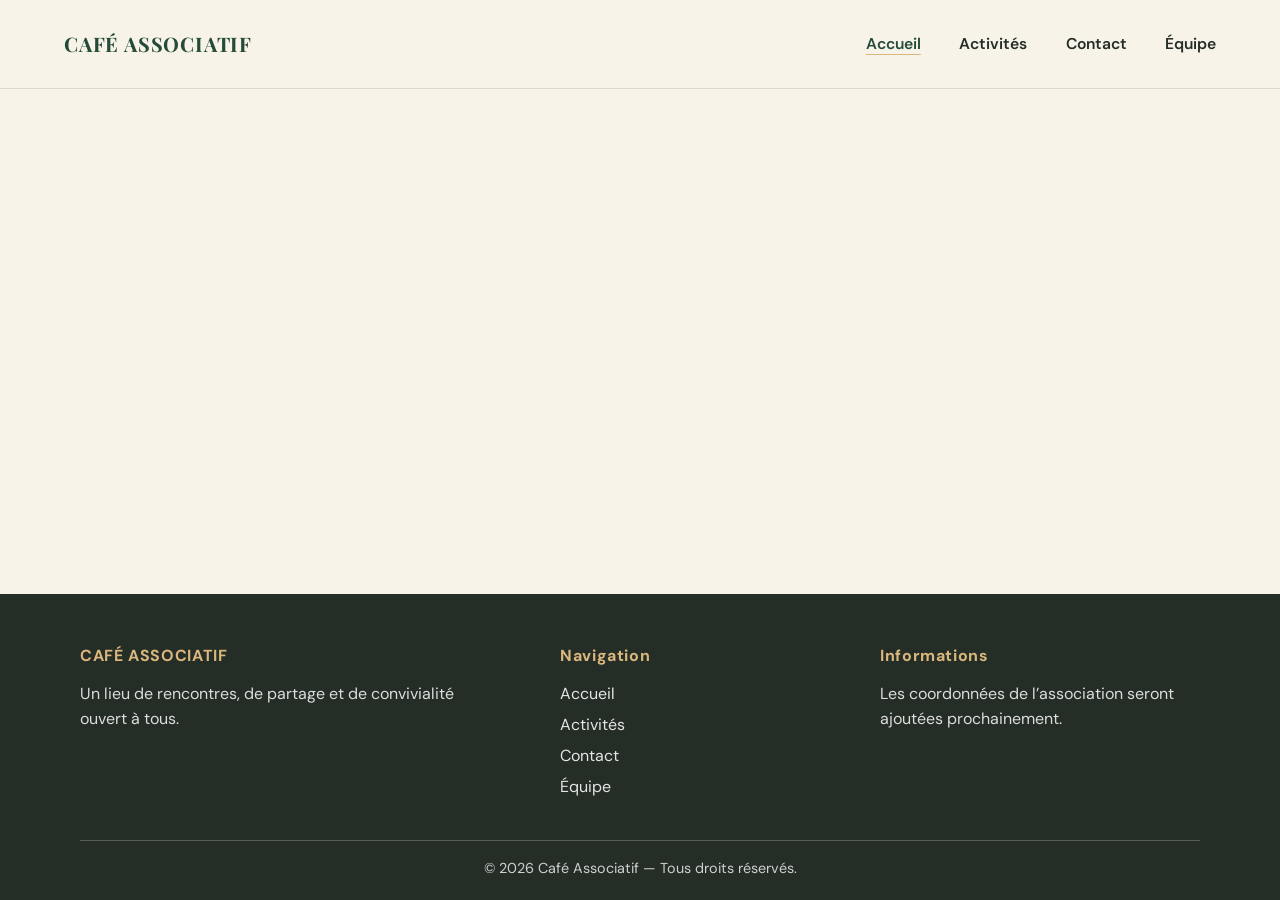
==== index.html @ d95453bf "feat: ajout navbar footer et styles generaux" ====
<!DOCTYPE html>
<html lang="fr">
<head>
  <meta charset="UTF-8">
  <meta name="viewport" content="width=device-width, initial-scale=1">
  <meta name="theme-color" content="#F7F3E9">
  <meta name="description" content="Café Associatif : un lieu de rencontres, de partage et de convivialité ouvert à tous.">
  <title>Accueil | Café Associatif</title>
  <link rel="preconnect" href="https://fonts.googleapis.com">
  <link rel="preconnect" href="https://fonts.gstatic.com" crossorigin>
  <link href="https://fonts.googleapis.com/css2?family=DM+Sans:wght@400;500;600;700&family=Playfair+Display:wght@500;600;700&display=swap" rel="stylesheet">
  <link rel="stylesheet" href="styles/styles.css">
</head>
<body>
  <a class="site-skip-link" href="#main-content">Aller au contenu principal</a>
  <header class="site-header">
    <div class="site-header__inner">
      <a class="site-brand" href="index.html" aria-label="Café Associatif, accueil">CAFÉ ASSOCIATIF</a>
      <nav class="site-nav" aria-label="Navigation principale">
        <ul class="site-nav__list">
          <li><a class="site-nav__link" href="index.html" aria-current="page">Accueil</a></li>
          <li><a class="site-nav__link" href="Pages/activite.html">Activités</a></li>
          <li><a class="site-nav__link" href="Pages/contact.html">Contact</a></li>
          <li><a class="site-nav__link" href="Pages/equipe.html">Équipe</a></li>
        </ul>
      </nav>
    </div>
  </header>
  <main id="main-content" class="site-main">
    <!-- Contenu spécifique à cette page :
         sera développé dans une prochaine étape. -->
  </main>
  <footer class="site-footer">
    <div class="site-footer__inner">
      <section class="site-footer__column" aria-labelledby="footer-identity">
        <h2 class="site-footer__heading" id="footer-identity">CAFÉ ASSOCIATIF</h2>
        <p>Un lieu de rencontres, de partage et de convivialité ouvert à tous.</p>
      </section>
      <nav class="site-footer__column" aria-label="Navigation de pied de page">
        <h2 class="site-footer__heading">Navigation</h2>
        <ul class="site-footer__links">
          <li><a href="index.html">Accueil</a></li>
          <li><a href="Pages/activite.html">Activités</a></li>
          <li><a href="Pages/contact.html">Contact</a></li>
          <li><a href="Pages/equipe.html">Équipe</a></li>
        </ul>
      </nav>
      <section class="site-footer__column" aria-labelledby="footer-info">
        <h2 class="site-footer__heading" id="footer-info">Informations</h2>
        <p>Les coordonnées de l’association seront ajoutées prochainement.</p>
      </section>
    </div>
    <div class="site-footer__bottom">
      <p>© 2026 Café Associatif — Tous droits réservés.</p>
    </div>
  </footer>
</body>
</html>
---- styles/styles.css ----
/* ==========================================
   01. STYLES GÉNÉRAUX DU SITE
   ========================================== */

/* Variables CSS, reset, typographies */
:root {
  --color-primary: #244A38;
  --color-secondary: #DAB77C;
  --color-background: #F7F3E9;
  --color-accent: #B86645;
  --color-text: #252D27;
  --color-white: #FFFFFF;

  --font-heading: 'Playfair Display', Georgia, serif;
  --font-body: 'DM Sans', Arial, sans-serif;

  --button-radius: 50px;
  --button-padding: 14px 24px;
  --button-transition: 0.2s ease;

  --content-width: 1120px;
  --page-gutter: clamp(20px, 5vw, 64px);
  --focus-ring: 3px solid var(--color-accent);
}

*,
*::before,
*::after {
  box-sizing: border-box;
}

html {
  scroll-behavior: smooth;
  scroll-padding-top: 1rem;
}

body {
  min-width: 320px;
  min-height: 100vh;
  margin: 0;
  display: flex;
  flex-direction: column;
  background: var(--color-background);
  color: var(--color-text);
  font-family: var(--font-body);
  font-size: 16px;
  line-height: 1.6;
  text-rendering: optimizeLegibility;
}

.site-main {
  width: min(100% - (2 * var(--page-gutter)), var(--content-width));
  min-height: 18rem;
  margin-inline: auto;
  flex: 1;
}

.site-main h1,
.site-main h2,
.site-main h3,
.site-footer__heading {
  color: var(--color-primary);
  font-family: var(--font-heading);
  font-weight: 600;
  line-height: 1.2;
}

.site-main h1 { font-size: clamp(2.25rem, 5vw, 3.75rem); }
.site-main h2 { font-size: clamp(1.75rem, 3vw, 2.5rem); }
.site-main h3 { font-size: clamp(1.35rem, 2.5vw, 1.75rem); }

.site-main p {
  max-width: 70ch;
  margin-block: 0 1rem;
}

a {
  color: var(--color-primary);
  text-underline-offset: 0.2em;
}

a:hover {
  color: var(--color-accent);
}

a:focus-visible,
button:focus-visible,
input:focus-visible,
select:focus-visible,
textarea:focus-visible {
  outline: var(--focus-ring);
  outline-offset: 3px;
}

.site-skip-link {
  position: absolute;
  z-index: 10;
  top: 12px;
  left: 12px;
  padding: 10px 16px;
  transform: translateY(-160%);
  border-radius: 4px;
  background: var(--color-white);
  color: var(--color-primary);
  font-weight: 700;
}

.site-skip-link:focus {
  transform: translateY(0);
}

/* ==========================================
   02. BOUTONS COMMUNS
   ========================================== */

.btn {
  display: inline-flex;
  min-height: 48px;
  align-items: center;
  justify-content: center;
  padding: var(--button-padding);
  border: 2px solid transparent;
  border-radius: var(--button-radius);
  font-family: var(--font-body);
  font-size: 16px;
  font-weight: 600;
  line-height: 1.2;
  text-align: center;
  text-decoration: none;
  cursor: pointer;
  transition: color var(--button-transition), background-color var(--button-transition), border-color var(--button-transition), box-shadow var(--button-transition);
}

.btn-primary {
  border-color: var(--color-primary);
  background: var(--color-primary);
  color: var(--color-white);
}

.btn-primary:hover {
  border-color: #183426;
  background: #183426;
  color: var(--color-white);
}

.btn-secondary {
  border-color: var(--color-secondary);
  background: var(--color-secondary);
  color: var(--color-text);
}

.btn-secondary:hover {
  border-color: #c8a263;
  background: #c8a263;
  color: var(--color-text);
}

.btn-outline {
  border-color: var(--color-primary);
  background: transparent;
  color: var(--color-primary);
}

.btn-outline:hover {
  background: var(--color-primary);
  color: var(--color-white);
}

.btn:focus-visible {
  outline: var(--focus-ring);
  outline-offset: 3px;
}

.btn:disabled,
.btn[aria-disabled="true"] {
  opacity: 0.55;
  cursor: not-allowed;
}

/* ==========================================
   03. HEADER ET NAVIGATION
   ========================================== */

.site-header {
  background: var(--color-background);
  border-bottom: 1px solid rgb(37 45 39 / 12%);
}

.site-header__inner {
  width: min(100% - (2 * var(--page-gutter)), 1280px);
  min-height: 88px;
  margin-inline: auto;
  display: flex;
  align-items: center;
  justify-content: space-between;
  gap: 2rem;
}

.site-brand {
  flex: 0 0 auto;
  color: var(--color-primary);
  font-family: var(--font-heading);
  font-size: 1.25rem;
  font-weight: 700;
  letter-spacing: 0.04em;
  line-height: 1.2;
  text-decoration: none;
}

.site-brand:hover {
  color: var(--color-accent);
}

.site-nav__list {
  display: flex;
  align-items: center;
  gap: clamp(1.25rem, 3vw, 2.5rem);
  margin: 0;
  padding: 0;
  list-style: none;
}

.site-nav__link {
  display: inline-block;
  padding-block: 0.65rem;
  color: var(--color-text);
  font-size: 0.98rem;
  font-weight: 600;
  text-decoration: none;
  text-underline-offset: 0.35em;
  text-decoration-thickness: 2px;
  transition: color var(--button-transition), text-decoration-color var(--button-transition);
}

.site-nav__link:hover {
  color: var(--color-accent);
}

.site-nav__link[aria-current="page"] {
  color: var(--color-primary);
  text-decoration: underline;
  text-decoration-color: var(--color-secondary);
}

.site-nav__link[aria-current="page"]:hover {
  color: var(--color-accent);
}

/* ==========================================
   04. FOOTER COMMUN
   ========================================== */

.site-footer {
  padding: 3.25rem var(--page-gutter) 1.25rem;
  background: var(--color-text);
  color: var(--color-white);
}

.site-footer__inner {
  width: min(100%, var(--content-width));
  margin-inline: auto;
  display: grid;
  grid-template-columns: 1.3fr 0.8fr 1fr;
  gap: clamp(2rem, 5vw, 5rem);
}

.site-footer__column p {
  max-width: 34ch;
  margin: 0;
  color: rgb(255 255 255 / 84%);
}

.site-footer__heading {
  margin: 0 0 1rem;
  color: var(--color-secondary);
  font-family: var(--font-body);
  font-size: 1rem;
  font-weight: 700;
  letter-spacing: 0.04em;
}

.site-footer__links {
  display: grid;
  gap: 0.35rem;
  margin: 0;
  padding: 0;
  list-style: none;
}

.site-footer__links a {
  color: rgb(255 255 255 / 88%);
  text-decoration: none;
  text-underline-offset: 0.2em;
}

.site-footer__links a:hover {
  color: var(--color-secondary);
  text-decoration: underline;
}

.site-footer a:focus-visible {
  outline-color: var(--color-secondary);
}

.site-footer__bottom {
  width: min(100%, var(--content-width));
  margin: 2.5rem auto 0;
  padding-top: 1rem;
  border-top: 1px solid rgb(255 255 255 / 22%);
  color: rgb(255 255 255 / 78%);
  font-size: 0.9rem;
  text-align: center;
}

.site-footer__bottom p {
  margin: 0;
}

/* ==========================================
   05. RESPONSIVE GLOBAL
   ========================================== */

@media (max-width: 760px) {
  .site-header__inner {
    min-height: auto;
    flex-direction: column;
    align-items: flex-start;
    gap: 0.5rem;
    padding-block: 1rem;
  }

  .site-nav {
    width: 100%;
    overflow-x: auto;
    scrollbar-width: thin;
  }

  .site-nav__list {
    width: max-content;
    min-width: 100%;
    justify-content: space-between;
    gap: clamp(1rem, 5vw, 2rem);
  }

  .site-nav__link {
    white-space: nowrap;
  }

  .site-footer__inner {
    grid-template-columns: repeat(2, minmax(0, 1fr));
    gap: 2rem;
  }

  .site-footer__column:first-child {
    grid-column: 1 / -1;
  }
}

@media (max-width: 520px) {
  .site-footer {
    padding-top: 2.5rem;
  }

  .site-footer__inner {
    grid-template-columns: 1fr;
    gap: 1.75rem;
  }

  .site-footer__column:first-child {
    grid-column: auto;
  }

  .site-footer__bottom {
    margin-top: 2rem;
    text-align: left;
  }
}

@media (prefers-reduced-motion: reduce) {
  html {
    scroll-behavior: auto;
  }

  *,
  *::before,
  *::after {
    scroll-behavior: auto !important;
    transition-duration: 0.01ms !important;
    animation-duration: 0.01ms !important;
    animation-iteration-count: 1 !important;
  }
}
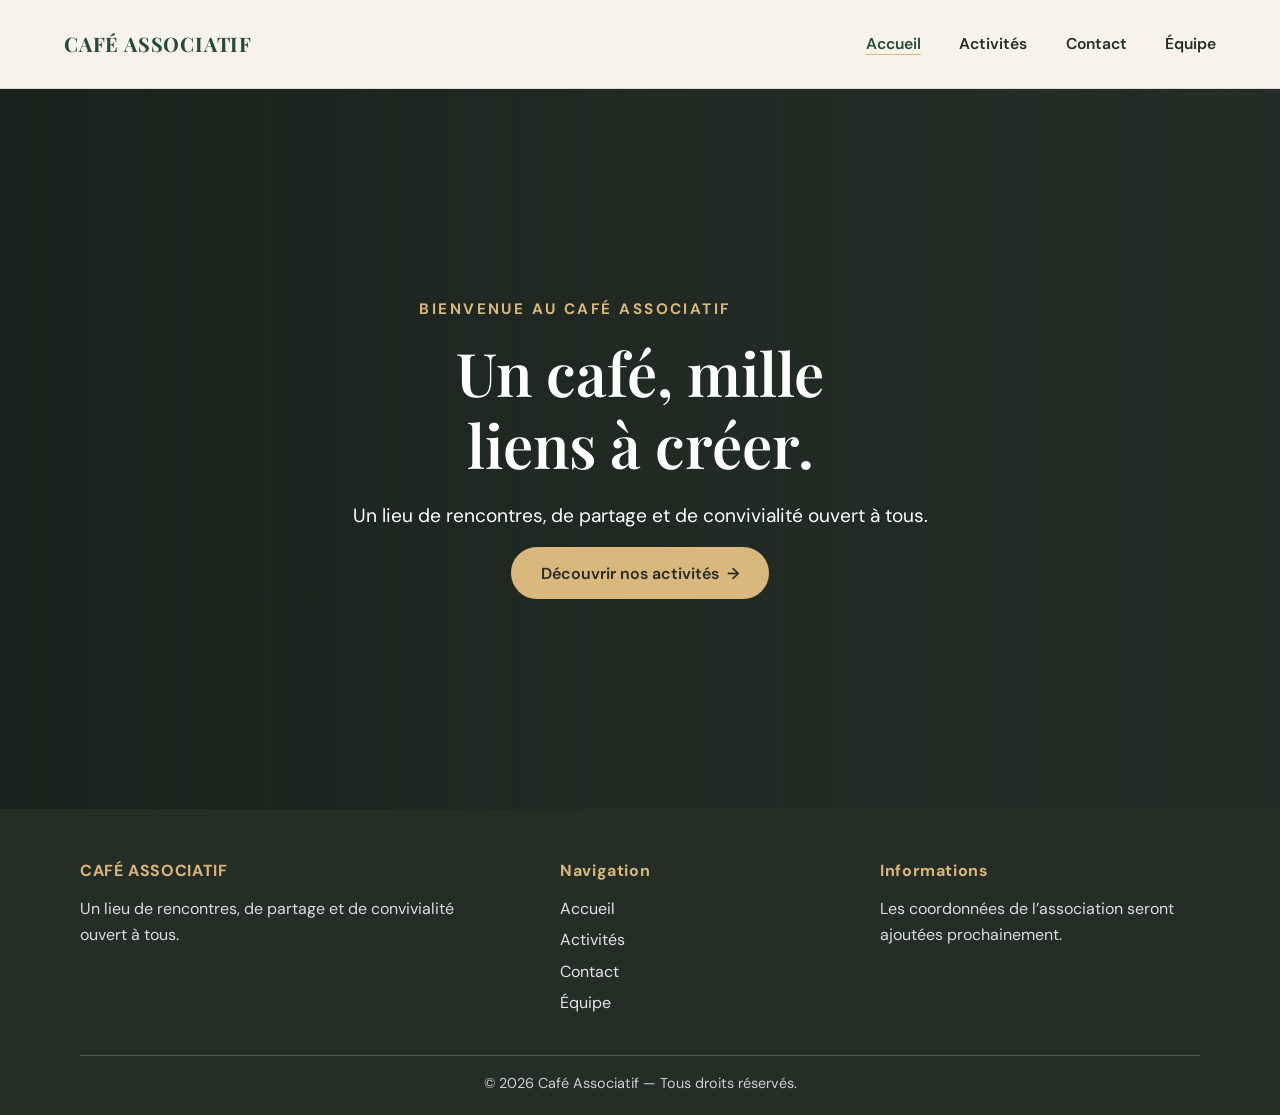
==== commit 78926435: "feat: ajout de la section Hero avec carrousel d'images automatique et responsive" ====
--- a/index.html
+++ b/index.html
@@ -27,8 +27,20 @@
     </div>
   </header>
   <main id="main-content" class="site-main">
-    <!-- Contenu spécifique à cette page :
-         sera développé dans une prochaine étape. -->
+    <section class="hero" aria-labelledby="hero-title">
+      <div class="hero__slides" aria-hidden="true">
+        <div class="hero__slide hero__slide--cafe"></div>
+        <div class="hero__slide hero__slide--friends"></div>
+        <div class="hero__slide hero__slide--workshop"></div>
+      </div>
+      <div class="hero__overlay" aria-hidden="true"></div>
+      <div class="hero__content">
+        <p class="hero__eyebrow">BIENVENUE AU CAFÉ ASSOCIATIF</p>
+        <h1 class="hero__title" id="hero-title">Un café, mille liens à créer.</h1>
+        <p class="hero__description">Un lieu de rencontres, de partage et de convivialité ouvert à tous.</p>
+        <a class="btn btn-secondary hero__button" href="Pages/activite.html">Découvrir nos activités <span aria-hidden="true">→</span></a>
+      </div>
+    </section>
   </main>
   <footer class="site-footer">
     <div class="site-footer__inner">
--- a/styles/styles.css
+++ b/styles/styles.css
@@ -390,3 +390,179 @@
     animation-iteration-count: 1 !important;
   }
 }
+
+/* ==========================================
+   06. PAGE D'ACCUEIL — HERO SECTION
+   ========================================== */
+
+/* Structure du Hero */
+.hero {
+  position: relative;
+  isolation: isolate;
+  width: 100vw;
+  min-height: 560px;
+  min-height: max(560px, 80vh);
+  margin-inline: calc(50% - 50vw);
+  display: grid;
+  place-items: center;
+  overflow: hidden;
+  background: #303a32;
+  color: var(--color-white);
+}
+
+/* Carrousel d'images */
+.hero__slides,
+.hero__slide,
+.hero__overlay {
+  position: absolute;
+  inset: 0;
+}
+
+.hero__slides {
+  z-index: -2;
+  overflow: hidden;
+}
+
+.hero__slide {
+  background-position: center;
+  background-size: cover;
+  opacity: 0;
+  animation: hero-slide-cycle 18s ease-in-out infinite;
+  will-change: opacity;
+}
+
+/* Les images restent dans le dossier Assets à terme ; ces URL Pixabay servent au prototype. */
+.hero__slide--cafe {
+  background-image: url("https://cdn.pixabay.com/photo/2015/03/05/05/57/cafe-659931_1280.jpg");
+  animation-delay: 0s;
+}
+
+.hero__slide--friends {
+  background-image: url("https://cdn.pixabay.com/photo/2018/09/20/19/06/friends-3691623_1280.jpg");
+  animation-delay: -12s;
+}
+
+.hero__slide--workshop {
+  background-image: url("https://cdn.pixabay.com/photo/2018/08/22/10/14/human-3623313_1280.jpg");
+  animation-delay: -6s;
+}
+
+/* Voile sombre */
+.hero__overlay {
+  z-index: -1;
+  background: linear-gradient(90deg, rgb(17 26 20 / 72%), rgb(17 26 20 / 48%) 55%, rgb(17 26 20 / 40%));
+}
+
+/* Contenu centré */
+.hero__content {
+  width: min(100% - (2 * var(--page-gutter)), 900px);
+  padding-block: clamp(4rem, 9vh, 7rem);
+  text-align: center;
+}
+
+.hero__eyebrow {
+  margin: 0 0 1rem;
+  color: var(--color-secondary);
+  font-size: clamp(0.78rem, 1.5vw, 0.95rem);
+  font-weight: 700;
+  letter-spacing: 0.16em;
+  line-height: 1.4;
+}
+
+.hero__title {
+  max-width: 18ch;
+  margin: 0 auto 1.25rem;
+  color: var(--color-white);
+  font-family: var(--font-heading);
+  font-size: clamp(2.6rem, 6.5vw, 5.25rem);
+  font-weight: 600;
+  line-height: 1.08;
+  text-wrap: balance;
+}
+
+.hero h1 {
+  color: var(--color-white);
+}
+
+.hero__description {
+  max-width: 56ch;
+  margin: 0 auto 2rem;
+  color: var(--color-white);
+  font-size: clamp(1rem, 2vw, 1.2rem);
+  line-height: 1.65;
+  text-wrap: pretty;
+}
+
+.hero__button {
+  min-height: 52px;
+  gap: 0.5rem;
+  padding-inline: 1.75rem;
+}
+
+.hero__button:focus-visible {
+  outline-color: var(--color-white);
+}
+
+/* Animations */
+@keyframes hero-slide-cycle {
+  0%, 1% { opacity: 1; }
+  29% { opacity: 1; }
+  34%, 100% { opacity: 0; }
+}
+
+/* Responsive Hero */
+@media (max-width: 760px) {
+  .hero {
+    min-height: 620px;
+    min-height: max(520px, 74svh);
+  }
+
+  .hero__content {
+    padding-block: 4rem;
+  }
+
+  .hero__eyebrow {
+    letter-spacing: 0.12em;
+  }
+
+  .hero__description {
+    max-width: 38ch;
+    margin-bottom: 1.75rem;
+  }
+
+  .hero__slide {
+    background-position: 55% center;
+  }
+}
+
+@media (max-width: 420px) {
+  .hero {
+    min-height: 540px;
+    min-height: max(500px, 70svh);
+  }
+
+  .hero__title {
+    font-size: clamp(2.4rem, 12vw, 3.25rem);
+  }
+
+  .hero__eyebrow {
+    max-width: 28ch;
+    margin-inline: auto;
+    line-height: 1.6;
+  }
+
+  .hero__button {
+    min-height: 54px;
+    padding-inline: 1.4rem;
+  }
+}
+
+@media (prefers-reduced-motion: reduce) {
+  .hero__slide {
+    animation: none;
+  }
+
+  .hero__slide--cafe {
+    opacity: 1;
+  }
+}
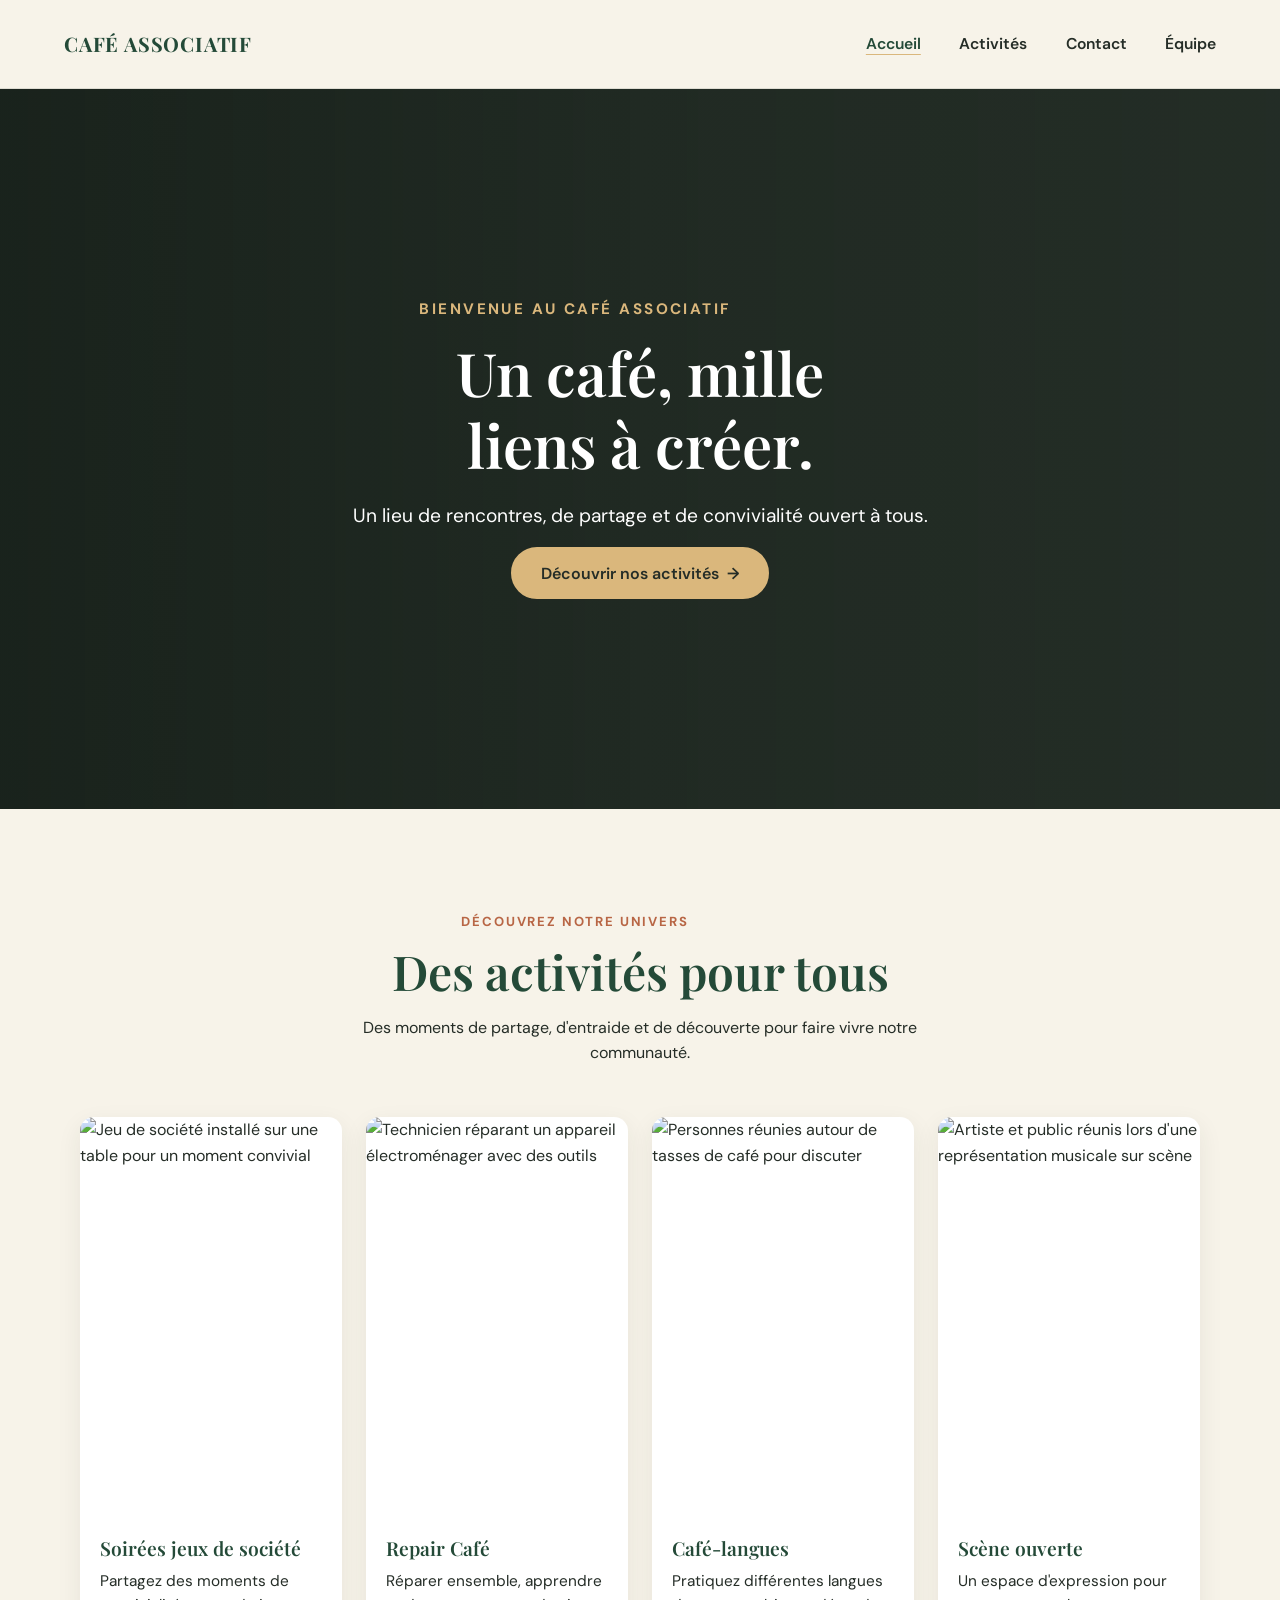
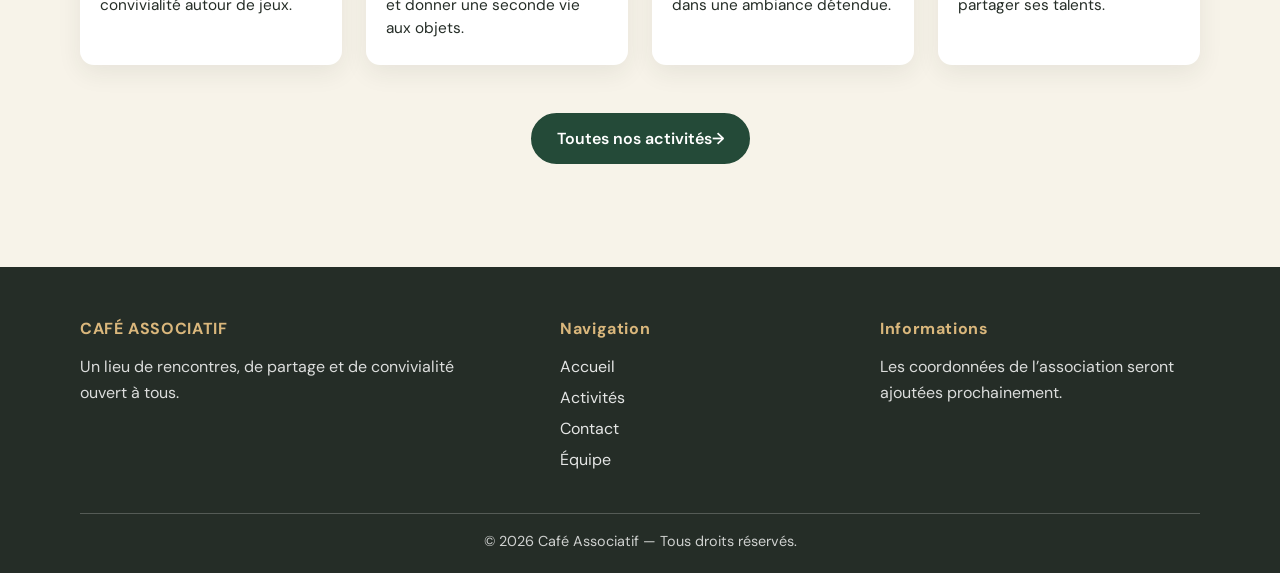
==== commit 442b5a5f: "feat: ajout de la section Activités avec quatre cartes cliquables et responsive" ====
--- a/index.html
+++ b/index.html
@@ -41,6 +41,46 @@
         <a class="btn btn-secondary hero__button" href="Pages/activite.html">Découvrir nos activités <span aria-hidden="true">→</span></a>
       </div>
     </section>
+    <section class="home-activities" aria-labelledby="home-activities-title">
+      <div class="home-activities__intro">
+        <p class="home-activities__eyebrow">DÉCOUVREZ NOTRE UNIVERS</p>
+        <h2 class="home-activities__title" id="home-activities-title">Des activités pour tous</h2>
+        <p class="home-activities__intro-text">Des moments de partage, d'entraide et de découverte pour faire vivre notre communauté.</p>
+      </div>
+      <div class="home-activities__grid">
+        <a class="home-activities__card" href="Pages/activite.html">
+          <img src="https://cdn.pixabay.com/photo/2015/01/05/00/51/family-game-588908_1280.jpg" alt="Jeu de société installé sur une table pour un moment convivial" width="600" height="400" loading="lazy">
+          <div class="home-activities__card-content">
+            <h3>Soirées jeux de société</h3>
+            <p>Partagez des moments de convivialité autour de jeux.</p>
+          </div>
+        </a>
+        <a class="home-activities__card" href="Pages/activite.html">
+          <img src="https://cdn.pixabay.com/photo/2023/08/21/10/36/fixing-8204188_1280.jpg" alt="Technicien réparant un appareil électroménager avec des outils" width="600" height="400" loading="lazy">
+          <div class="home-activities__card-content">
+            <h3>Repair Café</h3>
+            <p>Réparer ensemble, apprendre et donner une seconde vie aux objets.</p>
+          </div>
+        </a>
+        <a class="home-activities__card" href="Pages/activite.html">
+          <img src="https://cdn.pixabay.com/photo/2015/08/14/13/00/coffee-888397_1280.jpg" alt="Personnes réunies autour de tasses de café pour discuter" width="600" height="400" loading="lazy">
+          <div class="home-activities__card-content">
+            <h3>Café-langues</h3>
+            <p>Pratiquez différentes langues dans une ambiance détendue.</p>
+          </div>
+        </a>
+        <a class="home-activities__card" href="Pages/activite.html">
+          <img src="https://cdn.pixabay.com/photo/2018/06/17/10/38/artist-3480274_1280.jpg" alt="Artiste et public réunis lors d'une représentation musicale sur scène" width="600" height="400" loading="lazy">
+          <div class="home-activities__card-content">
+            <h3>Scène ouverte</h3>
+            <p>Un espace d'expression pour partager ses talents.</p>
+          </div>
+        </a>
+      </div>
+      <div class="home-activities__action">
+        <a class="btn btn-primary" href="Pages/activite.html">Toutes nos activités <span aria-hidden="true">→</span></a>
+      </div>
+    </section>
   </main>
   <footer class="site-footer">
     <div class="site-footer__inner">
--- a/styles/styles.css
+++ b/styles/styles.css
@@ -566,3 +566,149 @@
     opacity: 1;
   }
 }
+
+/* ==========================================
+   PAGE D'ACCUEIL — SECTION ACTIVITÉS
+   ========================================== */
+
+/* Conteneur et titre */
+.home-activities {
+  padding-block: clamp(4rem, 8vw, 6.5rem);
+}
+
+.home-activities__intro {
+  max-width: 760px;
+  margin: 0 auto clamp(2rem, 4vw, 3.25rem);
+  text-align: center;
+}
+
+.home-activities .home-activities__eyebrow {
+  margin: 0 0 0.65rem;
+  color: var(--color-accent);
+  font-size: 0.82rem;
+  font-weight: 700;
+  letter-spacing: 0.14em;
+}
+
+.home-activities .home-activities__title {
+  margin: 0 0 0.9rem;
+  font-size: clamp(2rem, 4vw, 3rem);
+}
+
+.home-activities .home-activities__intro-text {
+  max-width: 58ch;
+  margin: 0 auto;
+  color: var(--color-text);
+}
+
+/* Grille des activités */
+.home-activities__grid {
+  display: grid;
+  grid-template-columns: repeat(4, minmax(0, 1fr));
+  align-items: stretch;
+  gap: clamp(1rem, 2vw, 1.5rem);
+}
+
+/* Cartes */
+.home-activities__card {
+  min-width: 0;
+  display: flex;
+  flex-direction: column;
+  overflow: hidden;
+  border-radius: 14px;
+  background: var(--color-white);
+  box-shadow: 0 8px 24px rgb(37 45 39 / 8%);
+  color: var(--color-text);
+  text-decoration: none;
+  transition: transform 0.2s ease, box-shadow 0.2s ease;
+}
+
+.home-activities__card img {
+  display: block;
+  width: 100%;
+  aspect-ratio: 3 / 2;
+  object-fit: cover;
+  transition: transform 0.35s ease;
+}
+
+.home-activities__card-content {
+  flex: 1;
+  padding: 1.25rem 1.25rem 1.5rem;
+}
+
+.home-activities__card h3 {
+  margin: 0 0 0.6rem;
+  color: var(--color-primary);
+  font-size: clamp(1.15rem, 1.5vw, 1.35rem);
+}
+
+.home-activities__card p {
+  margin: 0;
+  color: var(--color-text);
+  font-size: 0.96rem;
+  line-height: 1.55;
+}
+
+/* Effets au survol */
+.home-activities__card:hover {
+  transform: translateY(-4px);
+  box-shadow: 0 14px 30px rgb(37 45 39 / 14%);
+  color: var(--color-text);
+}
+
+.home-activities__card:hover img {
+  transform: scale(1.04);
+}
+
+.home-activities__card:focus-visible {
+  outline: 3px solid var(--color-accent);
+  outline-offset: 4px;
+}
+
+.home-activities__card:focus-visible h3 {
+  text-decoration: underline;
+  text-decoration-color: var(--color-secondary);
+  text-underline-offset: 0.2em;
+}
+
+/* Bouton d'accès à toutes les activités */
+.home-activities__action {
+  display: flex;
+  justify-content: center;
+  margin-top: clamp(2rem, 4vw, 3rem);
+}
+
+/* Responsive */
+@media (max-width: 900px) {
+  .home-activities__grid {
+    grid-template-columns: repeat(2, minmax(0, 1fr));
+    gap: 1.25rem;
+  }
+}
+
+@media (max-width: 560px) {
+  .home-activities {
+    padding-block: 3.5rem;
+  }
+
+  .home-activities__grid {
+    grid-template-columns: minmax(0, 1fr);
+    gap: 1.25rem;
+  }
+
+  .home-activities__card-content {
+    padding: 1.1rem 1.1rem 1.3rem;
+  }
+}
+
+@media (prefers-reduced-motion: reduce) {
+  .home-activities__card,
+  .home-activities__card img {
+    transition: none;
+  }
+
+  .home-activities__card:hover,
+  .home-activities__card:hover img {
+    transform: none;
+  }
+}
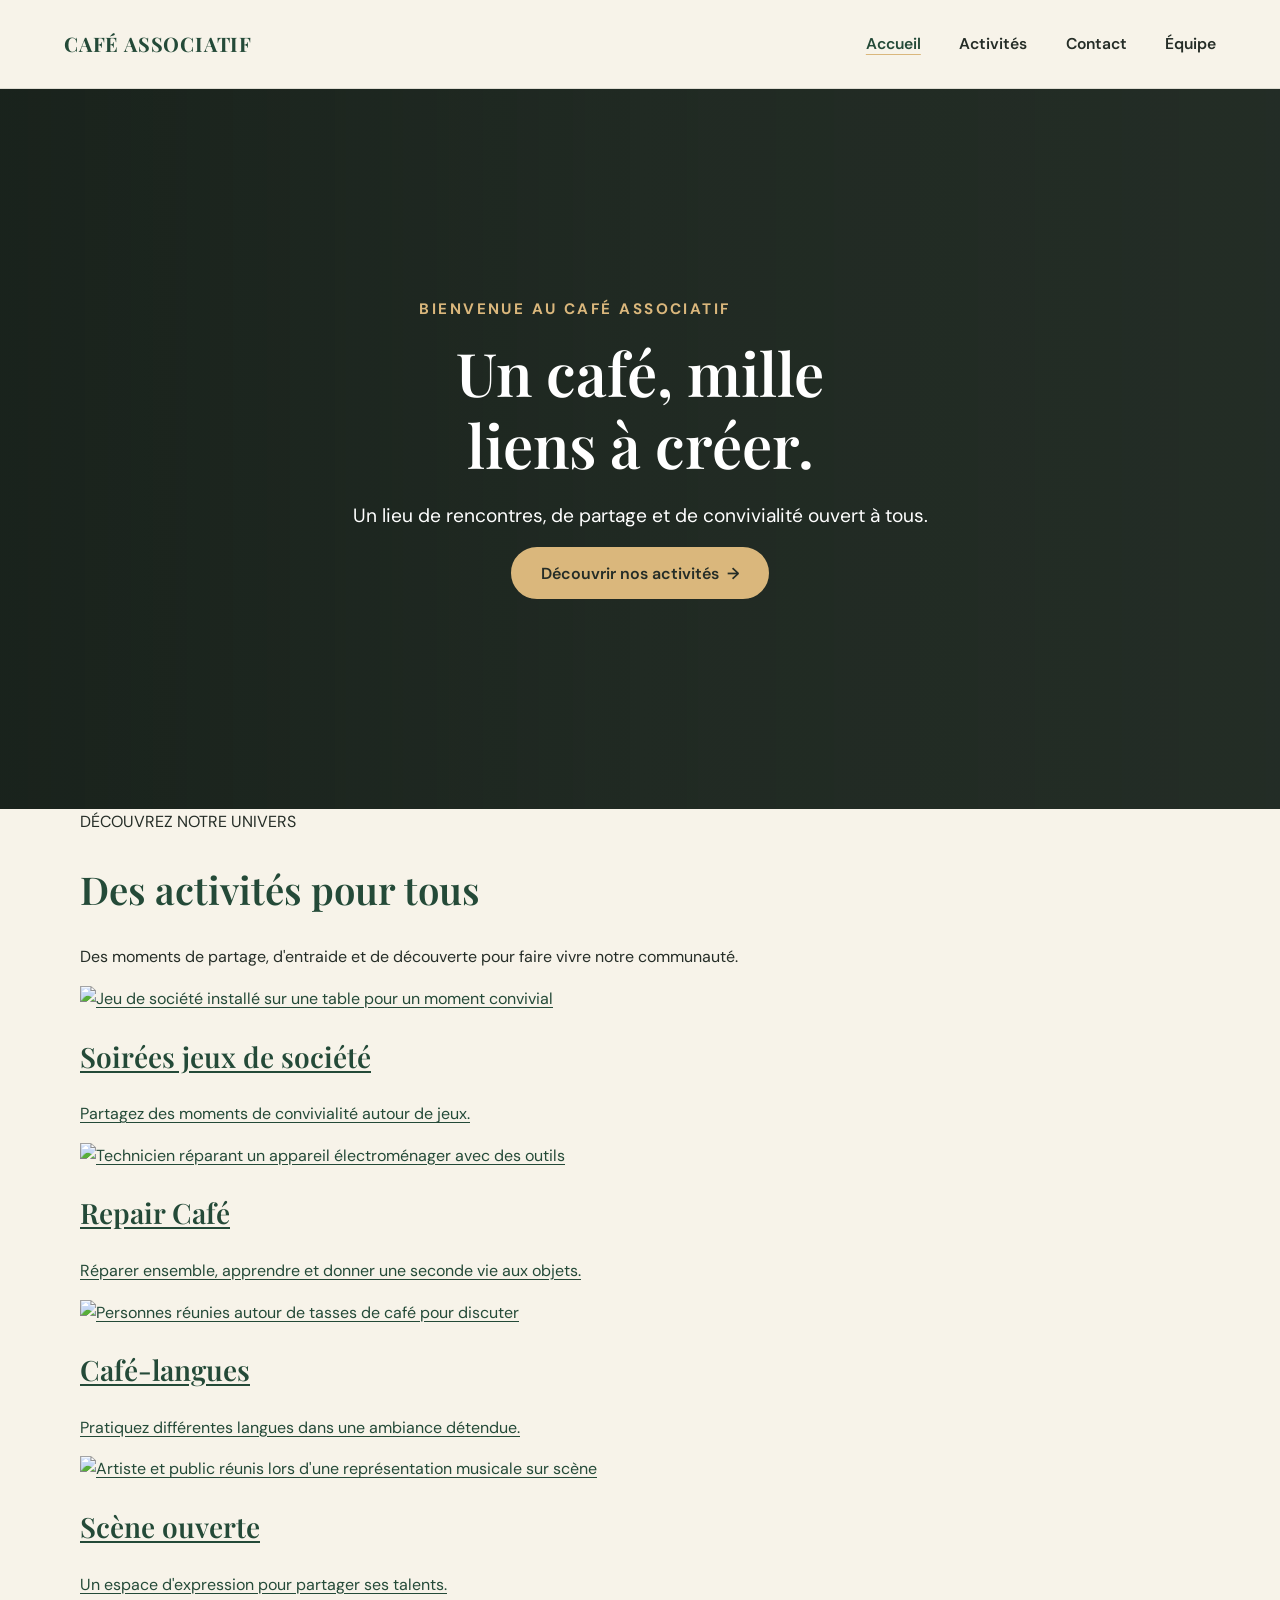
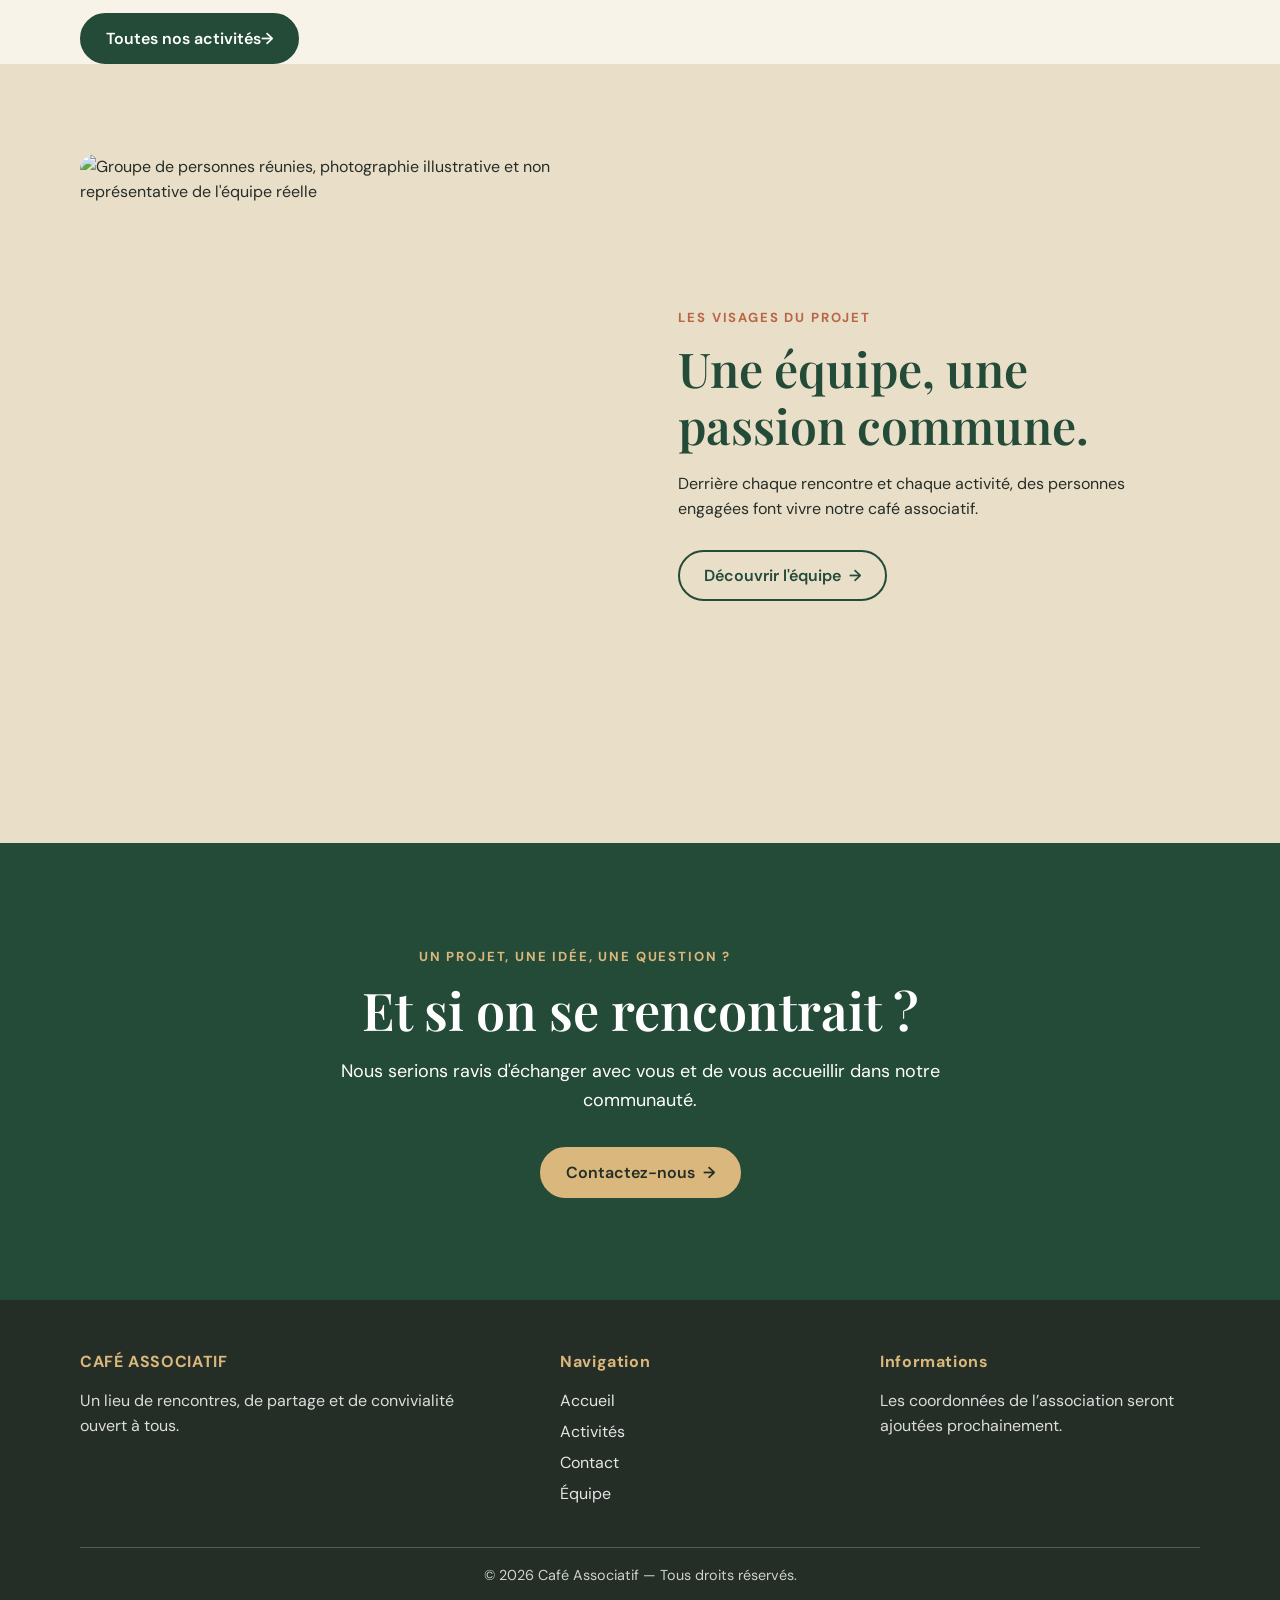
==== commit 712fe350: "feat: ajout des sections Equipe et Contact sur la page d'accueil" ====
--- a/index.html
+++ b/index.html
@@ -81,6 +81,31 @@
         <a class="btn btn-primary" href="Pages/activite.html">Toutes nos activités <span aria-hidden="true">→</span></a>
       </div>
     </section>
+    <section class="home-team" aria-labelledby="home-team-title">
+      <div class="home-team__inner">
+        <img
+          class="home-team__image"
+          src="https://cdn.pixabay.com/photo/2019/07/19/13/34/community-4348842_1280.jpg"
+          alt="Groupe de personnes réunies, photographie illustrative et non représentative de l'équipe réelle"
+          width="1000"
+          height="600"
+          loading="lazy">
+        <div class="home-team__content">
+          <p class="home-team__eyebrow">LES VISAGES DU PROJET</p>
+          <h2 class="home-team__title" id="home-team-title">Une équipe, une passion commune.</h2>
+          <p class="home-team__description">Derrière chaque rencontre et chaque activité, des personnes engagées font vivre notre café associatif.</p>
+          <a class="btn btn-outline home-team__button" href="Pages/equipe.html">Découvrir l'équipe <span aria-hidden="true">→</span></a>
+        </div>
+      </div>
+    </section>
+    <section class="home-contact" aria-labelledby="home-contact-title">
+      <div class="home-contact__content">
+        <p class="home-contact__eyebrow">UN PROJET, UNE IDÉE, UNE QUESTION ?</p>
+        <h2 class="home-contact__title" id="home-contact-title">Et si on se rencontrait ?</h2>
+        <p class="home-contact__description">Nous serions ravis d'échanger avec vous et de vous accueillir dans notre communauté.</p>
+        <a class="btn btn-secondary home-contact__button" href="Pages/contact.html">Contactez-nous <span aria-hidden="true">→</span></a>
+      </div>
+    </section>
   </main>
   <footer class="site-footer">
     <div class="site-footer__inner">
--- a/styles/styles.css
+++ b/styles/styles.css
@@ -391,6 +391,65 @@
   }
 }
 
+/*STYLE DE LA PAGE ACTIVITES */
+
+/* Titre et phrase d'introduction de la page */
+.activites-intro {
+  text-align: center;
+  padding: 50px 20px 30px;
+}
+
+.activites-intro h1 {
+  color: var(--color-primary);
+  font-size: 42px;
+  margin-bottom: 10px;
+}
+
+/* La grille qui range les cartes */
+.grille-activites {
+  display: grid;
+  grid-template-columns: repeat(auto-fit, minmax(250px, 1fr));
+  gap: 25px;
+  padding: 20px 40px 60px;
+  max-width: 1200px;
+  margin: 0 auto;
+}
+
+/* Une carte */
+.carte {
+  background-color: var(--color-white);
+  border-radius: 16px;
+  border-top: 5px solid var(--color-secondary);
+  padding: 25px;
+  box-shadow: 0 4px 12px rgba(0, 0, 0, 0.08);
+  text-align: center;
+  transition: transform 0.2s ease;
+}
+
+.carte:hover {
+  transform: translateY(-5px);
+}
+
+/* Image en haut de la carte */
+.carte img {
+  width: 100%;
+  height: 180px;
+  object-fit: cover;
+  border-radius: 10px;
+}
+
+.carte h2 {
+  color: var(--color-primary);
+  font-size: 22px;
+}
+
+.infos {
+  font-weight: 600;
+  color: var(--color-accent);
+}
+
+.prix {
+  font-style: italic;}
 /* ==========================================
    06. PAGE D'ACCUEIL — HERO SECTION
    ========================================== */
@@ -567,148 +626,598 @@
   }
 }
 
+/* =========================================
+   PAGE CONTACT - CAFÉ ASSOCIATIF
+========================================= */
+
+.contact-page {
+  --contact-cream: #f7f1e6;
+  --contact-card: #fbf6ed;
+  --contact-brown: #39271f;
+  --contact-text: #35433c;
+  --contact-muted: #69645d;
+  --contact-orange: #c6532e;
+  --contact-border: #e3d5c4;
+
+  max-width: 1250px;
+  margin: 0 auto;
+  padding: 38px 30px 65px;
+  color: var(--contact-text);
+  font-family: "DM Sans", sans-serif;
+}
+
+/* HERO */
+
+.contact-hero {
+  display: grid;
+  grid-template-columns: 1.05fr 0.95fr;
+  align-items: center;
+  gap: 32px;
+  margin-bottom: 35px;
+}
+
+.contact-hero__text {
+  position: relative;
+  padding: 35px 25px;
+  border-radius: 45% 18% 35% 15% / 15% 20% 25% 20%;
+  background: #f3e8d8;
+}
+
+.contact-hero__eyebrow {
+  margin: 0 0 14px;
+  color: var(--contact-orange);
+  font-size: 0.78rem;
+  font-weight: 700;
+  letter-spacing: 2px;
+  line-height: 1.7;
+}
+
+.contact-hero__text h1 {
+  margin: 0 0 18px;
+  color: var(--contact-brown);
+  font-family: "Playfair Display", Georgia, serif;
+  font-size: clamp(2.5rem, 4.5vw, 4.2rem);
+  font-weight: 700;
+  line-height: 1.1;
+}
+
+.contact-hero__description {
+  max-width: 490px;
+  margin: 0;
+  color: #514d47;
+  font-size: 1rem;
+  line-height: 1.8;
+}
+
+.contact-hero__line {
+  display: block;
+  width: 55px;
+  height: 3px;
+  margin-top: 22px;
+  background: var(--contact-orange);
+}
+
+.contact-hero__image {
+  position: relative;
+  min-width: 0;
+}
+
+.contact-hero__image img {
+  display: block;
+  width: 100%;
+  height: 320px;
+  object-fit: cover;
+  border-radius: 24% 30% 16% 22% / 24% 20% 22% 25%;
+}
+
+.contact-hero__decoration {
+  position: absolute;
+  right: -8px;
+  bottom: -14px;
+  display: grid;
+  width: 65px;
+  height: 65px;
+  place-items: center;
+  border: 2px solid var(--contact-orange);
+  border-radius: 50%;
+  background: var(--contact-cream);
+  color: var(--contact-orange);
+  font-size: 2rem;
+  transform: rotate(12deg);
+}
+
+/* COLONNES PRINCIPALES */
+
+.contact-layout {
+  display: grid;
+  grid-template-columns: 1.08fr 0.92fr;
+  align-items: start;
+  gap: 28px;
+}
+
+/* CARTE FORMULAIRE */
+
+.contact-form-card,
+.contact-info-card {
+  border: 1px solid var(--contact-border);
+  border-radius: 19px;
+  background: var(--contact-card);
+}
+
+.contact-form-card {
+  padding: 30px;
+}
+
+.contact-card__heading {
+  display: flex;
+  align-items: flex-start;
+  gap: 18px;
+  margin-bottom: 27px;
+}
+
+.contact-card__icon,
+.contact-info-icon {
+  display: flex;
+  flex: 0 0 54px;
+  align-items: center;
+  justify-content: center;
+  width: 54px;
+  height: 54px;
+  border-radius: 50%;
+  background: var(--contact-orange);
+  color: white;
+}
+
+.contact-card__icon svg,
+.contact-info-icon svg {
+  width: 26px;
+  height: 26px;
+  fill: none;
+  stroke: currentColor;
+  stroke-width: 1.8;
+  stroke-linecap: round;
+  stroke-linejoin: round;
+}
+
+.contact-card__heading h2 {
+  margin: 0 0 8px;
+  color: var(--contact-brown);
+  font-family: "Playfair Display", Georgia, serif;
+  font-size: clamp(1.7rem, 3vw, 2.35rem);
+  line-height: 1.2;
+}
+
+.contact-card__heading p {
+  margin: 0;
+  color: var(--contact-text);
+  font-size: 0.95rem;
+  line-height: 1.65;
+}
+
+/* CHAMPS DU FORMULAIRE */
+
+.contact-form {
+  display: flex;
+  flex-direction: column;
+  gap: 19px;
+}
+
+.contact-field {
+  display: flex;
+  flex-direction: column;
+  gap: 8px;
+}
+
+.contact-field label {
+  color: var(--contact-text);
+  font-size: 0.9rem;
+  font-weight: 700;
+}
+
+.contact-field label span {
+  color: var(--contact-orange);
+}
+
+.contact-field input,
+.contact-field select,
+.contact-field textarea {
+  box-sizing: border-box;
+  width: 100%;
+  min-width: 0;
+  padding: 12px 14px;
+  border: 1px solid #dfd2c3;
+  border-radius: 10px;
+  outline: none;
+  background: #fffdf9;
+  color: var(--contact-text);
+  font: inherit;
+  font-size: 0.92rem;
+  transition: border-color 0.2s, box-shadow 0.2s;
+}
+
+.contact-field input,
+.contact-field select {
+  min-height: 45px;
+}
+
+.contact-field input::placeholder,
+.contact-field textarea::placeholder {
+  color: #99938a;
+}
+
+.contact-field input:focus,
+.contact-field select:focus,
+.contact-field textarea:focus {
+  border-color: var(--contact-orange);
+  box-shadow: 0 0 0 3px rgb(198 83 46 / 12%);
+}
+
+.contact-field textarea {
+  min-height: 115px;
+  resize: vertical;
+}
+
+/* BOUTON */
+
+.contact-submit {
+  display: inline-flex;
+  align-items: center;
+  justify-content: center;
+  gap: 16px;
+  align-self: flex-start;
+  min-height: 48px;
+  padding: 12px 24px;
+  border: 0;
+  border-radius: 30px;
+  background: var(--contact-orange);
+  color: #fff;
+  font-family: "DM Sans", sans-serif;
+  font-size: 0.95rem;
+  font-weight: 700;
+  cursor: pointer;
+  transition: background 0.2s, transform 0.2s;
+}
+
+.contact-submit span {
+  font-size: 1.35rem;
+}
+
+.contact-submit:hover {
+  background: #a94324;
+  transform: translateY(-2px);
+}
+
+.contact-submit:focus-visible {
+  outline: 3px solid var(--contact-brown);
+  outline-offset: 3px;
+}
+
+/* INFORMATIONS PRATIQUES */
+
+.contact-sidebar {
+  display: flex;
+  flex-direction: column;
+  gap: 20px;
+}
+
+.contact-info-card {
+  padding: 10px 24px;
+}
+
+.contact-info-item {
+  display: flex;
+  align-items: flex-start;
+  gap: 18px;
+  padding: 21px 0;
+  border-bottom: 1px solid var(--contact-border);
+}
+
+.contact-info-item:last-child {
+  border-bottom: none;
+}
+
+.contact-info-content {
+  min-width: 0;
+}
+
+.contact-info-content h3 {
+  margin: 1px 0 6px;
+  color: var(--contact-text);
+  font-size: 1rem;
+  font-weight: 700;
+}
+
+.contact-info-content p {
+  margin: 0;
+  color: #514d47;
+  font-size: 0.91rem;
+  line-height: 1.65;
+  overflow-wrap: anywhere;
+}
+
+.contact-info-content a {
+  color: var(--contact-orange);
+  text-decoration: none;
+}
+
+.contact-info-content a:hover {
+  text-decoration: underline;
+}
+
+/* MESSAGE D'ACCUEIL */
+
+.contact-welcome {
+  display: flex;
+  align-items: center;
+  gap: 15px;
+  padding: 20px 22px;
+  border: 1px solid var(--contact-border);
+  border-radius: 16px;
+  background: #f3e8d8;
+}
+
+.contact-welcome > span:first-child {
+  font-size: 2rem;
+}
+
+.contact-welcome p {
+  flex: 1;
+  margin: 0;
+  color: var(--contact-muted);
+  font-size: 0.9rem;
+  line-height: 1.7;
+}
+
+.contact-welcome strong {
+  color: var(--contact-brown);
+}
+
+.contact-welcome__heart {
+  color: var(--contact-orange);
+  font-size: 2rem;
+}
+
+/* TABLETTES */
+
+@media (max-width: 850px) {
+  .contact-page {
+    padding: 30px 22px 45px;
+  }
+
+  .contact-hero {
+    grid-template-columns: 1fr 0.9fr;
+    gap: 20px;
+  }
+
+  .contact-hero__text {
+    padding: 25px 15px;
+  }
+
+  .contact-hero__image img {
+    height: 270px;
+  }
+
+  .contact-layout {
+    grid-template-columns: 1fr 0.9fr;
+    gap: 18px;
+  }
+
+  .contact-form-card {
+    padding: 22px;
+  }
+
+  .contact-card__heading {
+    gap: 12px;
+  }
+
+  .contact-card__icon,
+  .contact-info-icon {
+    flex-basis: 44px;
+    width: 44px;
+    height: 44px;
+  }
+
+  .contact-info-card {
+    padding-right: 16px;
+    padding-left: 16px;
+  }
+
+  .contact-info-item {
+    gap: 12px;
+  }
+}
+
+/* MOBILES */
+
+@media (max-width: 650px) {
+  .contact-page {
+    padding: 28px 16px 40px;
+  }
+
+  .contact-hero {
+    grid-template-columns: 1fr;
+    gap: 20px;
+    margin-bottom: 25px;
+  }
+
+  .contact-hero__text {
+    padding: 24px 18px;
+    border-radius: 24px;
+  }
+
+  .contact-hero__eyebrow {
+    font-size: 0.7rem;
+    letter-spacing: 1.3px;
+  }
+
+  .contact-hero__text h1 {
+    font-size: clamp(2.3rem, 9vw, 3.2rem);
+  }
+
+  .contact-hero__image img {
+    height: 245px;
+    border-radius: 22px;
+  }
+
+  .contact-hero__decoration {
+    right: 8px;
+    bottom: -10px;
+    width: 48px;
+    height: 48px;
+    font-size: 1.6rem;
+  }
+
+  .contact-layout {
+    grid-template-columns: 1fr;
+    gap: 22px;
+  }
+
+  .contact-form-card {
+    padding: 22px 18px;
+    border-radius: 17px;
+  }
+
+  .contact-card__heading h2 {
+    font-size: 1.8rem;
+  }
+
+  .contact-card__heading p {
+    font-size: 0.88rem;
+  }
+
+  .contact-info-card {
+    padding: 8px 18px;
+  }
+
+  .contact-info-item {
+    padding: 18px 0;
+  }
+
+  .contact-submit {
+    width: 100%;
+  }
+}
+
 /* ==========================================
-   PAGE D'ACCUEIL — SECTION ACTIVITÉS
+   PAGE D'ACCUEIL — SECTION ÉQUIPE
    ========================================== */
 
-/* Conteneur et titre */
-.home-activities {
-  padding-block: clamp(4rem, 8vw, 6.5rem);
-}
-
-.home-activities__intro {
-  max-width: 760px;
-  margin: 0 auto clamp(2rem, 4vw, 3.25rem);
-  text-align: center;
-}
-
-.home-activities .home-activities__eyebrow {
-  margin: 0 0 0.65rem;
+/* Structure */
+.home-team {
+  width: 100vw;
+  margin-inline: calc(50% - 50vw);
+  padding: clamp(3.5rem, 7vw, 6rem) var(--page-gutter);
+  background: #E9DFC9;
+}
+
+.home-team__inner {
+  width: min(100%, var(--content-width));
+  margin-inline: auto;
+  display: grid;
+  grid-template-columns: repeat(2, minmax(0, 1fr));
+  align-items: center;
+  gap: clamp(2rem, 6vw, 5rem);
+}
+
+/* Image */
+.home-team__image {
+  display: block;
+  width: 100%;
+  aspect-ratio: 5 / 3;
+  border-radius: 16px;
+  object-fit: cover;
+  object-position: center;
+}
+
+/* Texte et bouton */
+.home-team .home-team__eyebrow {
+  margin: 0 0 0.75rem;
   color: var(--color-accent);
   font-size: 0.82rem;
   font-weight: 700;
   letter-spacing: 0.14em;
 }
 
-.home-activities .home-activities__title {
-  margin: 0 0 0.9rem;
+.home-team .home-team__title {
+  margin: 0 0 1rem;
   font-size: clamp(2rem, 4vw, 3rem);
-}
-
-.home-activities .home-activities__intro-text {
+  text-wrap: balance;
+}
+
+.home-team .home-team__description {
+  max-width: 52ch;
+  margin: 0 0 1.75rem;
+  color: var(--color-text);
+}
+
+.home-team__button {
+  gap: 0.5rem;
+}
+
+/* Responsive */
+@media (max-width: 700px) {
+  .home-team__inner {
+    grid-template-columns: minmax(0, 1fr);
+    gap: 2rem;
+  }
+
+  .home-team__image {
+    aspect-ratio: 16 / 10;
+  }
+}
+
+/* ==========================================
+   PAGE D'ACCUEIL — SECTION CONTACT
+   ========================================== */
+
+/* Structure */
+.home-contact {
+  width: 100vw;
+  margin-inline: calc(50% - 50vw);
+  padding: clamp(4rem, 8vw, 7rem) var(--page-gutter);
+  background: var(--color-primary);
+}
+
+/* Contenu centré */
+.home-contact__content {
+  width: min(100%, 760px);
+  margin-inline: auto;
+  text-align: center;
+}
+
+.home-contact .home-contact__eyebrow {
+  margin: 0 0 0.75rem;
+  color: var(--color-secondary);
+  font-size: 0.82rem;
+  font-weight: 700;
+  letter-spacing: 0.14em;
+}
+
+.home-contact .home-contact__title {
+  margin: 0 0 1rem;
+  color: var(--color-white);
+  font-size: clamp(2rem, 4.5vw, 3.25rem);
+  text-wrap: balance;
+}
+
+.home-contact .home-contact__description {
   max-width: 58ch;
-  margin: 0 auto;
-  color: var(--color-text);
-}
-
-/* Grille des activités */
-.home-activities__grid {
-  display: grid;
-  grid-template-columns: repeat(4, minmax(0, 1fr));
-  align-items: stretch;
-  gap: clamp(1rem, 2vw, 1.5rem);
-}
-
-/* Cartes */
-.home-activities__card {
-  min-width: 0;
-  display: flex;
-  flex-direction: column;
-  overflow: hidden;
-  border-radius: 14px;
-  background: var(--color-white);
-  box-shadow: 0 8px 24px rgb(37 45 39 / 8%);
-  color: var(--color-text);
-  text-decoration: none;
-  transition: transform 0.2s ease, box-shadow 0.2s ease;
-}
-
-.home-activities__card img {
-  display: block;
-  width: 100%;
-  aspect-ratio: 3 / 2;
-  object-fit: cover;
-  transition: transform 0.35s ease;
-}
-
-.home-activities__card-content {
-  flex: 1;
-  padding: 1.25rem 1.25rem 1.5rem;
-}
-
-.home-activities__card h3 {
-  margin: 0 0 0.6rem;
-  color: var(--color-primary);
-  font-size: clamp(1.15rem, 1.5vw, 1.35rem);
-}
-
-.home-activities__card p {
-  margin: 0;
-  color: var(--color-text);
-  font-size: 0.96rem;
-  line-height: 1.55;
-}
-
-/* Effets au survol */
-.home-activities__card:hover {
-  transform: translateY(-4px);
-  box-shadow: 0 14px 30px rgb(37 45 39 / 14%);
-  color: var(--color-text);
-}
-
-.home-activities__card:hover img {
-  transform: scale(1.04);
-}
-
-.home-activities__card:focus-visible {
-  outline: 3px solid var(--color-accent);
-  outline-offset: 4px;
-}
-
-.home-activities__card:focus-visible h3 {
-  text-decoration: underline;
-  text-decoration-color: var(--color-secondary);
-  text-underline-offset: 0.2em;
-}
-
-/* Bouton d'accès à toutes les activités */
-.home-activities__action {
-  display: flex;
-  justify-content: center;
-  margin-top: clamp(2rem, 4vw, 3rem);
+  margin: 0 auto 2rem;
+  color: var(--color-white);
+  font-size: clamp(1rem, 2vw, 1.125rem);
+}
+
+.home-contact__button {
+  gap: 0.5rem;
 }
 
 /* Responsive */
-@media (max-width: 900px) {
-  .home-activities__grid {
-    grid-template-columns: repeat(2, minmax(0, 1fr));
-    gap: 1.25rem;
-  }
-}
-
 @media (max-width: 560px) {
-  .home-activities {
-    padding-block: 3.5rem;
-  }
-
-  .home-activities__grid {
-    grid-template-columns: minmax(0, 1fr);
-    gap: 1.25rem;
-  }
-
-  .home-activities__card-content {
-    padding: 1.1rem 1.1rem 1.3rem;
-  }
-}
-
-@media (prefers-reduced-motion: reduce) {
-  .home-activities__card,
-  .home-activities__card img {
-    transition: none;
-  }
-
-  .home-activities__card:hover,
-  .home-activities__card:hover img {
-    transform: none;
-  }
-}
+  .home-contact {
+    padding-block: 3.75rem;
+  }
+
+  .home-contact .home-contact__eyebrow {
+    letter-spacing: 0.1em;
+  }
+}
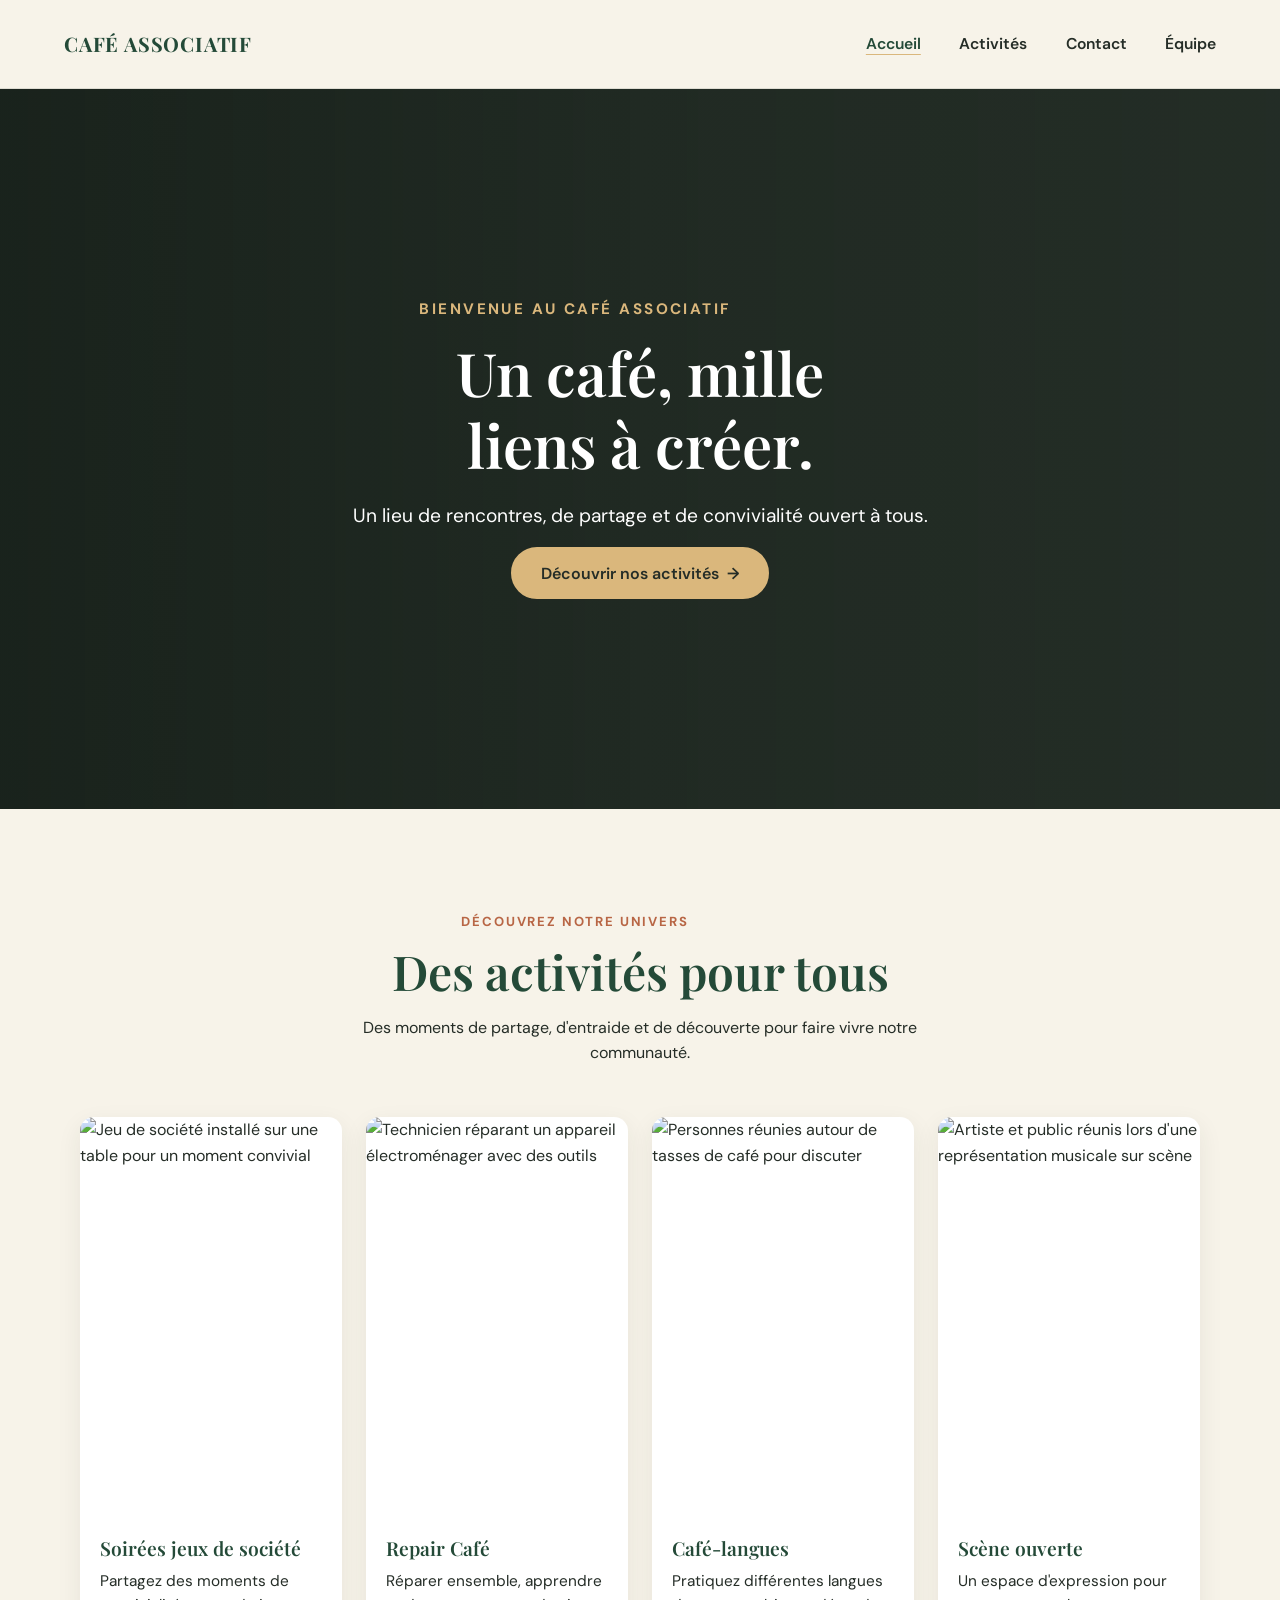
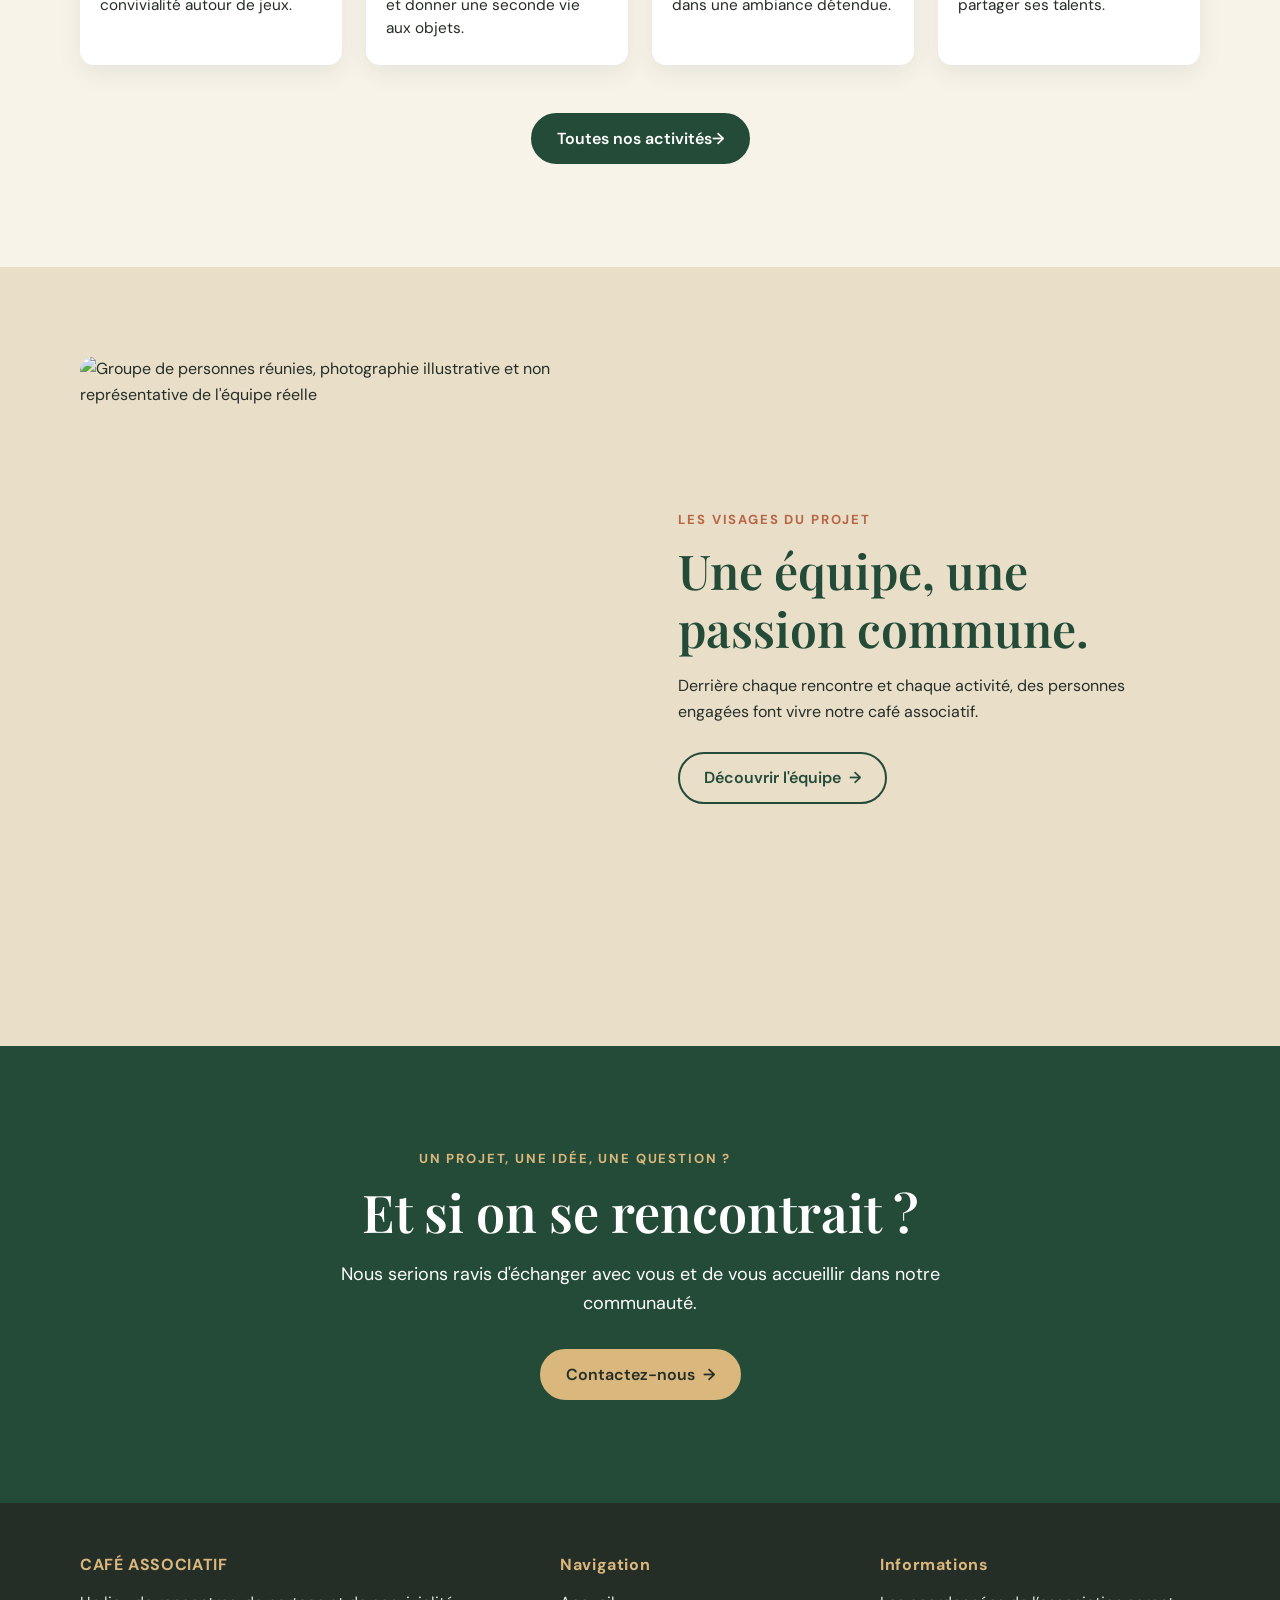
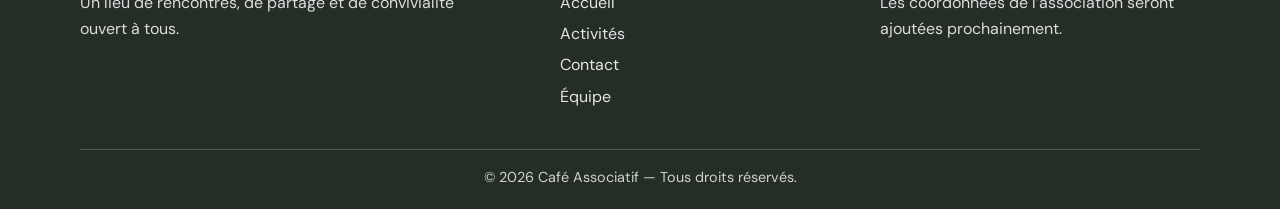
==== commit 049a925e: "test: simulation d'un lien Contact casse en production" ====
--- a/index.html
+++ b/index.html
@@ -20,7 +20,7 @@
         <ul class="site-nav__list">
           <li><a class="site-nav__link" href="index.html" aria-current="page">Accueil</a></li>
           <li><a class="site-nav__link" href="Pages/activite.html">Activités</a></li>
-          <li><a class="site-nav__link" href="Pages/contact.html">Contact</a></li>
+          <li><a class="site-nav__link" href="Pages/contct.html">Contact</a></li>
           <li><a class="site-nav__link" href="Pages/equipe.html">Équipe</a></li>
         </ul>
       </nav>
--- a/styles/styles.css
+++ b/styles/styles.css
@@ -403,15 +403,16 @@
   color: var(--color-primary);
   font-size: 42px;
   margin-bottom: 10px;
-}
-
-/* La grille qui range les cartes */
+  text-align: center;
+}
+
+/* La grille qui range les cartes : 4 par ligne sur ordinateur */
 .grille-activites {
   display: grid;
-  grid-template-columns: repeat(auto-fit, minmax(250px, 1fr));
-  gap: 25px;
-  padding: 20px 40px 60px;
-  max-width: 1200px;
+  grid-template-columns: repeat(4, 1fr);
+  gap: 20px;
+  padding: 20px 20px 60px;
+  max-width: 1300px;
   margin: 0 auto;
 }
 
@@ -420,7 +421,7 @@
   background-color: var(--color-white);
   border-radius: 16px;
   border-top: 5px solid var(--color-secondary);
-  padding: 25px;
+  padding: 20px;
   box-shadow: 0 4px 12px rgba(0, 0, 0, 0.08);
   text-align: center;
   transition: transform 0.2s ease;
@@ -449,7 +450,22 @@
 }
 
 .prix {
-  font-style: italic;}
+  font-style: italic;
+}
+
+/* Tablette : 2 cartes par ligne */
+@media (max-width: 900px) {
+  .grille-activites {
+    grid-template-columns: repeat(2, 1fr);
+  }
+}
+
+/* Téléphone : 1 carte par ligne */
+@media (max-width: 550px) {
+  .grille-activites {
+    grid-template-columns: 1fr;
+  }
+}
 /* ==========================================
    06. PAGE D'ACCUEIL — HERO SECTION
    ========================================== */
@@ -1221,3 +1237,386 @@
     letter-spacing: 0.1em;
   }
 }
+
+/* ==========================================
+   PAGE D'ACCUEIL — SECTION ACTIVITÉS
+   ========================================== */
+
+/* Conteneur et titre */
+.home-activities {
+  padding-block: clamp(4rem, 8vw, 6.5rem);
+  background: var(--color-background);
+}
+
+.home-activities__intro {
+  max-width: 760px;
+  margin: 0 auto clamp(2rem, 4vw, 3.25rem);
+  text-align: center;
+}
+
+.home-activities .home-activities__eyebrow {
+  margin: 0 0 0.65rem;
+  color: var(--color-accent);
+  font-size: 0.82rem;
+  font-weight: 700;
+  letter-spacing: 0.14em;
+}
+
+.home-activities .home-activities__title {
+  margin: 0 0 0.9rem;
+  font-size: clamp(2rem, 4vw, 3rem);
+}
+
+.home-activities .home-activities__intro-text {
+  max-width: 58ch;
+  margin: 0 auto;
+  color: var(--color-text);
+}
+
+/* Grille des activités */
+.home-activities__grid {
+  display: grid;
+  grid-template-columns: repeat(4, minmax(0, 1fr));
+  align-items: stretch;
+  gap: clamp(1rem, 2vw, 1.5rem);
+}
+
+/* Cartes */
+.home-activities__card {
+  min-width: 0;
+  display: flex;
+  flex-direction: column;
+  overflow: hidden;
+  border-radius: 14px;
+  background: var(--color-white);
+  box-shadow: 0 8px 24px rgb(37 45 39 / 8%);
+  color: var(--color-text);
+  text-decoration: none;
+  transition: transform 0.2s ease, box-shadow 0.2s ease;
+}
+
+.home-activities__card img {
+  display: block;
+  width: 100%;
+  aspect-ratio: 3 / 2;
+  object-fit: cover;
+  transition: transform 0.35s ease;
+}
+
+.home-activities__card-content {
+  flex: 1;
+  padding: 1.25rem 1.25rem 1.5rem;
+}
+
+.home-activities__card h3 {
+  margin: 0 0 0.6rem;
+  color: var(--color-primary);
+  font-size: clamp(1.15rem, 1.5vw, 1.35rem);
+}
+
+.home-activities__card p {
+  margin: 0;
+  color: var(--color-text);
+  font-size: 0.96rem;
+  line-height: 1.55;
+}
+
+/* Effets au survol */
+.home-activities__card:hover {
+  transform: translateY(-4px);
+  box-shadow: 0 14px 30px rgb(37 45 39 / 14%);
+  color: var(--color-text);
+}
+
+.home-activities__card:hover img {
+  transform: scale(1.04);
+}
+
+.home-activities__card:focus-visible {
+  outline: 3px solid var(--color-accent);
+  outline-offset: 4px;
+}
+
+.home-activities__card:focus-visible h3 {
+  text-decoration: underline;
+  text-decoration-color: var(--color-secondary);
+  text-underline-offset: 0.2em;
+}
+
+/* Bouton d'accès à toutes les activités */
+.home-activities__action {
+  display: flex;
+  justify-content: center;
+  margin-top: clamp(2rem, 4vw, 3rem);
+}
+
+/* Responsive */
+@media (max-width: 900px) {
+  .home-activities__grid {
+    grid-template-columns: repeat(2, minmax(0, 1fr));
+    gap: 1.25rem;
+  }
+}
+
+@media (max-width: 560px) {
+  .home-activities {
+    padding-block: 3.5rem;
+  }
+
+  .home-activities__grid {
+    grid-template-columns: minmax(0, 1fr);
+    gap: 1.25rem;
+  }
+
+  .home-activities__card-content {
+    padding: 1.1rem 1.1rem 1.3rem;
+  }
+}
+
+@media (prefers-reduced-motion: reduce) {
+  .home-activities__card,
+  .home-activities__card img {
+    transition: none;
+  }
+
+  .home-activities__card:hover,
+  .home-activities__card:hover img {
+    transform: none;
+  }
+}
+
+/* ==========================================
+   PAGE ÉQUIPE — STYLES SPÉCIFIQUES
+   ========================================== */
+
+/* Introduction */
+.team-page-intro {
+  width: 100vw;
+  margin-inline: calc(50% - 50vw);
+  padding: clamp(4rem, 9vw, 7rem) var(--page-gutter);
+  background: var(--color-primary);
+  color: var(--color-white);
+  text-align: center;
+}
+
+.team-page-intro__inner {
+  width: min(100%, 900px);
+  margin-inline: auto;
+}
+
+.team-page-intro .team-page-intro__eyebrow {
+  margin: 0 0 0.8rem;
+  color: var(--color-secondary);
+  font-size: 0.85rem;
+  font-weight: 700;
+  letter-spacing: 0.16em;
+}
+
+.team-page-intro .team-page-intro__title {
+  margin: 0 0 1rem;
+  color: var(--color-white);
+  font-size: clamp(2.35rem, 5vw, 4rem);
+  text-wrap: balance;
+}
+
+.team-page-intro .team-page-intro__description {
+  max-width: 58ch;
+  margin: 0 auto;
+  color: var(--color-white);
+  font-size: clamp(1rem, 2vw, 1.2rem);
+}
+
+/* Présentation */
+.team-page-presentation {
+  padding-block: clamp(3.75rem, 7vw, 6rem);
+  background: var(--color-background);
+}
+
+.team-page-presentation__inner {
+  display: grid;
+  grid-template-columns: repeat(2, minmax(0, 1fr));
+  align-items: center;
+  gap: clamp(2rem, 6vw, 5rem);
+}
+
+.team-page-presentation__image {
+  display: block;
+  width: 100%;
+  aspect-ratio: 16 / 9;
+  border-radius: 16px;
+  object-fit: cover;
+  object-position: center;
+}
+
+.team-page-presentation .team-page-presentation__eyebrow,
+.team-page-members .team-page-members__eyebrow {
+  margin: 0 0 0.7rem;
+  color: var(--color-accent);
+  font-size: 0.82rem;
+  font-weight: 700;
+  letter-spacing: 0.14em;
+}
+
+.team-page-presentation .team-page-presentation__title,
+.team-page-members .team-page-members__title {
+  margin: 0 0 1rem;
+  font-size: clamp(1.9rem, 3.5vw, 2.75rem);
+  text-wrap: balance;
+}
+
+.team-page-presentation .team-page-presentation__description {
+  max-width: 58ch;
+  margin: 0;
+  color: var(--color-text);
+  font-size: 1.05rem;
+}
+
+/* Membres */
+.team-page-members {
+  padding-block: clamp(3.75rem, 7vw, 6rem);
+  background: var(--color-background);
+}
+
+.team-page-members__inner {
+  width: 100%;
+  margin-inline: auto;
+}
+
+.team-page-members__intro {
+  margin-bottom: clamp(2rem, 4vw, 3rem);
+  text-align: center;
+}
+
+.team-page-members .team-page-members__title {
+  margin-bottom: 0;
+}
+
+.team-page-members__grid {
+  display: grid;
+  grid-template-columns: repeat(3, minmax(0, 1fr));
+  align-items: stretch;
+  gap: clamp(1.25rem, 3vw, 2rem);
+}
+
+.team-page-member-card {
+  min-width: 0;
+  overflow: hidden;
+  border-radius: 16px;
+  background: var(--color-white);
+  box-shadow: 0 8px 24px rgb(37 45 39 / 8%);
+  text-align: center;
+}
+
+.team-page-member-card__photo {
+  position: relative;
+  display: grid;
+  min-height: 220px;
+  overflow: hidden;
+  place-items: center;
+  background:
+    radial-gradient(ellipse at 50% 105%, rgb(36 74 56 / 14%) 0 38%, transparent 39%),
+    linear-gradient(145deg, #efe7d7, #e3d8c3);
+}
+
+.team-page-member-card__photo::before {
+  width: 72px;
+  height: 72px;
+  margin-top: -30px;
+  border: 5px solid rgb(255 255 255 / 72%);
+  border-radius: 50%;
+  background: var(--color-secondary);
+  box-shadow: 0 0 0 1px rgb(36 74 56 / 10%);
+  content: "";
+}
+
+.team-page-member-card__photo::after {
+  position: absolute;
+  bottom: -43px;
+  width: 170px;
+  height: 120px;
+  border: 5px solid rgb(255 255 255 / 72%);
+  border-radius: 50% 50% 0 0;
+  background: var(--color-primary);
+  content: "";
+}
+
+.team-page-member-card__content {
+  padding: 1.35rem 1.25rem 1.6rem;
+}
+
+.team-page-member-card .team-page-member-card__name {
+  margin: 0 0 0.35rem;
+  color: var(--color-primary);
+  font-size: 1.5rem;
+}
+
+.team-page-member-card .team-page-member-card__role {
+  margin: 0;
+  color: var(--color-text);
+}
+
+/* Appel à l'action */
+.team-page-join {
+  width: 100vw;
+  margin-inline: calc(50% - 50vw);
+  padding: clamp(3.75rem, 7vw, 6rem) var(--page-gutter);
+  background: #E9DFC9;
+  text-align: center;
+}
+
+.team-page-join__inner {
+  width: min(100%, 800px);
+  margin-inline: auto;
+}
+
+.team-page-join .team-page-join__title {
+  margin: 0 0 1rem;
+  font-size: clamp(1.9rem, 4vw, 3rem);
+  text-wrap: balance;
+}
+
+.team-page-join .team-page-join__description {
+  max-width: 58ch;
+  margin: 0 auto 1.75rem;
+  color: var(--color-text);
+}
+
+.team-page-join__button {
+  gap: 0.5rem;
+}
+
+/* Responsive */
+@media (max-width: 760px) {
+  .team-page-presentation__inner {
+    grid-template-columns: minmax(0, 1fr);
+    gap: 2rem;
+  }
+
+  .team-page-members__grid {
+    grid-template-columns: repeat(2, minmax(0, 1fr));
+  }
+}
+
+@media (max-width: 560px) {
+  .team-page-intro {
+    padding-block: 4rem;
+  }
+
+  .team-page-presentation,
+  .team-page-members {
+    padding-block: 3.5rem;
+  }
+
+  .team-page-members__grid {
+    grid-template-columns: minmax(0, 1fr);
+    gap: 1.25rem;
+  }
+
+  .team-page-member-card__photo {
+    min-height: 200px;
+  }
+
+  .team-page-join {
+    padding-block: 3.5rem;
+  }
+}
